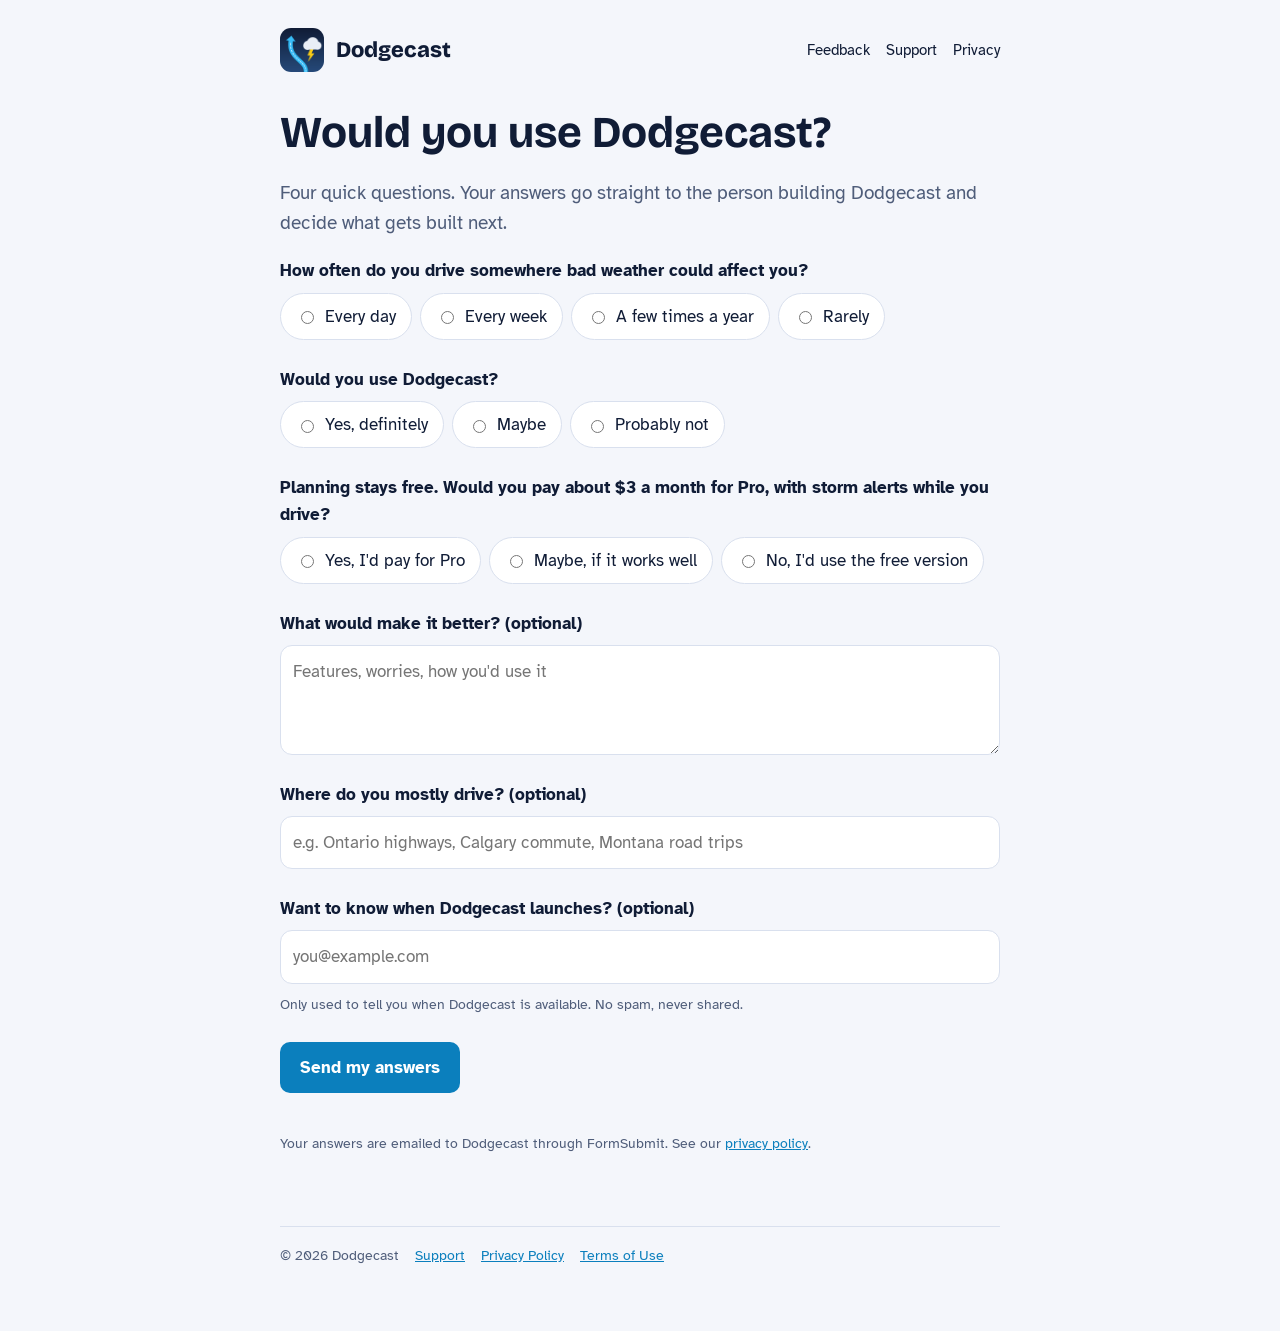
==== feedback.html @ 01f9bc7a "Publish Dodgecast website" ====
<!doctype html>
<html lang="en">
<head>
<meta charset="utf-8">
<meta name="viewport" content="width=device-width, initial-scale=1">
<title>Dodgecast Feedback</title>
<meta name="description" content="Four quick questions about Dodgecast. Your answers decide what gets built.">
<link rel="icon" href="favicon.png">
<link rel="preconnect" href="https://fonts.googleapis.com"><link rel="preconnect" href="https://fonts.gstatic.com" crossorigin>
<link rel="stylesheet" href="https://fonts.googleapis.com/css2?family=Bricolage+Grotesque:opsz,wght@12..96,800&family=Atkinson+Hyperlegible:wght@400;700&display=swap">
<link rel="stylesheet" href="style.css">
<style>
  form { display: grid; gap: 26px; }
  fieldset { border: 0; padding: 0; margin: 0; display: grid; gap: 10px; }
  legend { font-weight: 700; margin-bottom: 8px; padding: 0; }
  .opts { display: flex; flex-wrap: wrap; gap: 8px; }
  .opts label { border: 1px solid var(--line); background: var(--panel); border-radius: 999px; padding: 9px 15px; cursor: pointer; display: inline-flex; gap: 8px; align-items: center; }
  .opts label:has(input:checked) { border-color: var(--accent); background: var(--accent-soft); }
  .opts input { accent-color: var(--accent); }
  textarea, input[type=email], input[type=text] { width: 100%; font: inherit; color: var(--fg); background: var(--panel); border: 1px solid var(--line); border-radius: 12px; padding: 12px; }
  textarea { min-height: 110px; resize: vertical; }
  :focus-visible { outline: 2px solid var(--accent); outline-offset: 2px; }
  button { font: inherit; border: 0; cursor: pointer; justify-self: start; }
  .hp { position: absolute; left: -5000px; }
  .small { font-size: 14px; color: var(--muted); }
</style>
</head>
<body>
<div class="wrap">
  <header>
    <a href="./"><img src="icon.png" alt=""><b>Dodgecast</b></a>
    <nav><a href="feedback.html">Feedback</a><a href="support.html">Support</a><a href="privacy.html">Privacy</a></nav>
  </header>

  <h1>Would you use Dodgecast?</h1>
  <p class="lead">Four quick questions. Your answers go straight to the person building Dodgecast and decide what gets built next.</p>

  <!-- Answers are emailed to Dodgecast by FormSubmit (formsubmit.co); there's no server of our own. -->
  <form action="https://formsubmit.co/dodgecast707@gmail.com" method="POST">
    <input type="hidden" name="_subject" value="New Dodgecast feedback">
    <input type="hidden" name="_template" value="table">
    <input type="hidden" name="_captcha" value="false">
    <input type="hidden" name="_next" value="https://4kjustin.github.io/dodgecast-site/thanks.html">
    <input type="text" name="_honey" class="hp" tabindex="-1" autocomplete="off" aria-hidden="true">

    <fieldset>
      <legend>How often do you drive somewhere bad weather could affect you?</legend>
      <div class="opts">
        <label><input type="radio" name="How often they drive in bad weather" value="Every day" required>Every day</label>
        <label><input type="radio" name="How often they drive in bad weather" value="Every week">Every week</label>
        <label><input type="radio" name="How often they drive in bad weather" value="A few times a year">A few times a year</label>
        <label><input type="radio" name="How often they drive in bad weather" value="Rarely">Rarely</label>
      </div>
    </fieldset>

    <fieldset>
      <legend>Would you use Dodgecast?</legend>
      <div class="opts">
        <label><input type="radio" name="Would they use it" value="Yes, definitely" required>Yes, definitely</label>
        <label><input type="radio" name="Would they use it" value="Maybe">Maybe</label>
        <label><input type="radio" name="Would they use it" value="Probably not">Probably not</label>
      </div>
    </fieldset>

    <fieldset>
      <legend>Planning stays free. Would you pay about $3 a month for Pro, with storm alerts while you drive?</legend>
      <div class="opts">
        <label><input type="radio" name="Would they pay for Pro" value="Yes" required>Yes, I'd pay for Pro</label>
        <label><input type="radio" name="Would they pay for Pro" value="Maybe, if it works well">Maybe, if it works well</label>
        <label><input type="radio" name="Would they pay for Pro" value="No, free version only">No, I'd use the free version</label>
      </div>
    </fieldset>

    <fieldset>
      <legend><label for="ideas">What would make it better? (optional)</label></legend>
      <textarea id="ideas" name="Ideas" placeholder="Features, worries, how you'd use it"></textarea>
    </fieldset>

    <fieldset>
      <legend><label for="where">Where do you mostly drive? (optional)</label></legend>
      <input id="where" type="text" name="Where they drive" placeholder="e.g. Ontario highways, Calgary commute, Montana road trips">
    </fieldset>

    <fieldset>
      <legend><label for="email">Want to know when Dodgecast launches? (optional)</label></legend>
      <input id="email" type="email" name="email" placeholder="you@example.com" autocomplete="email">
      <span class="small">Only used to tell you when Dodgecast is available. No spam, never shared.</span>
    </fieldset>

    <button type="submit" class="btn">Send my answers</button>
    <p class="small">Your answers are emailed to Dodgecast through FormSubmit. See our <a href="privacy.html">privacy policy</a>.</p>
  </form>

  <footer>
    <span>© 2026 Dodgecast</span>
    <a href="support.html">Support</a>
    <a href="privacy.html">Privacy Policy</a>
    <a href="terms.html">Terms of Use</a>
  </footer>
</div>
</body>
</html>
---- style.css ----
/* Dodgecast website: the app icon's storm-night palette, readable in light and dark. */
:root {
  color-scheme: light dark;
  --bg: #f4f6fb; --panel: #ffffff; --fg: #101c36; --muted: #4f5d7a; --line: #d9e0ee;
  --accent: #0b7fbd; --accent-soft: #e3f3fb;
  --display: "Bricolage Grotesque", "Avenir Next", "Segoe UI", system-ui, sans-serif;
  --body: "Atkinson Hyperlegible", "Segoe UI", system-ui, -apple-system, sans-serif;
}
@media (prefers-color-scheme: dark) {
  :root { --bg: #0d1830; --panel: #14244a; --fg: #e8eef8; --muted: #9fb0cf; --line: #253a66; --accent: #38bdf8; --accent-soft: #10304d; }
}
* { box-sizing: border-box; }
body { margin: 0; background: var(--bg); color: var(--fg); font: 17px/1.6 var(--body); }
a { color: var(--accent); }
.wrap { max-width: 760px; margin: 0 auto; padding: 28px 20px 64px; }
header { display: flex; align-items: center; gap: 12px; margin-bottom: 36px; }
header a { display: flex; align-items: center; gap: 12px; color: inherit; text-decoration: none; }
header img { width: 44px; height: 44px; border-radius: 11px; }
header b { font: 800 22px var(--display); }
nav { margin-left: auto; display: flex; gap: 16px; flex-wrap: wrap; font-size: 15px; }
h1, h2, h3 { font-family: var(--display); line-height: 1.15; text-wrap: balance; }
h1 { font-size: clamp(30px, 6vw, 44px); margin: 0 0 12px; }
h2 { font-size: 24px; margin: 36px 0 8px; }
h3 { font-size: 18px; margin: 22px 0 4px; }
.lead { font-size: 19px; color: var(--muted); max-width: 60ch; }
.card { background: var(--panel); border: 1px solid var(--line); border-radius: 16px; padding: 20px 22px; margin: 18px 0; }
.btn { display: inline-block; background: var(--accent); color: #fff; padding: 12px 20px; border-radius: 10px; font-weight: 700; text-decoration: none; }
@media (prefers-color-scheme: dark) { .btn { color: #062038; } }
.features { display: grid; grid-template-columns: repeat(auto-fit, minmax(210px, 1fr)); gap: 14px; margin: 24px 0; }
.features div { background: var(--panel); border: 1px solid var(--line); border-radius: 14px; padding: 16px; }
.features b { display: block; font-family: var(--display); margin-bottom: 4px; }
.features p { margin: 0; color: var(--muted); font-size: 15px; }
table { width: 100%; border-collapse: collapse; font-size: 15px; }
.table { overflow-x: auto; }
th, td { text-align: left; vertical-align: top; padding: 10px 8px; border-bottom: 1px solid var(--line); }
th { font-weight: 700; }
.muted { color: var(--muted); }
code.email { font: inherit; font-weight: 700; user-select: all; }
footer { margin-top: 56px; padding-top: 18px; border-top: 1px solid var(--line); color: var(--muted); font-size: 14px; display: flex; gap: 16px; flex-wrap: wrap; }
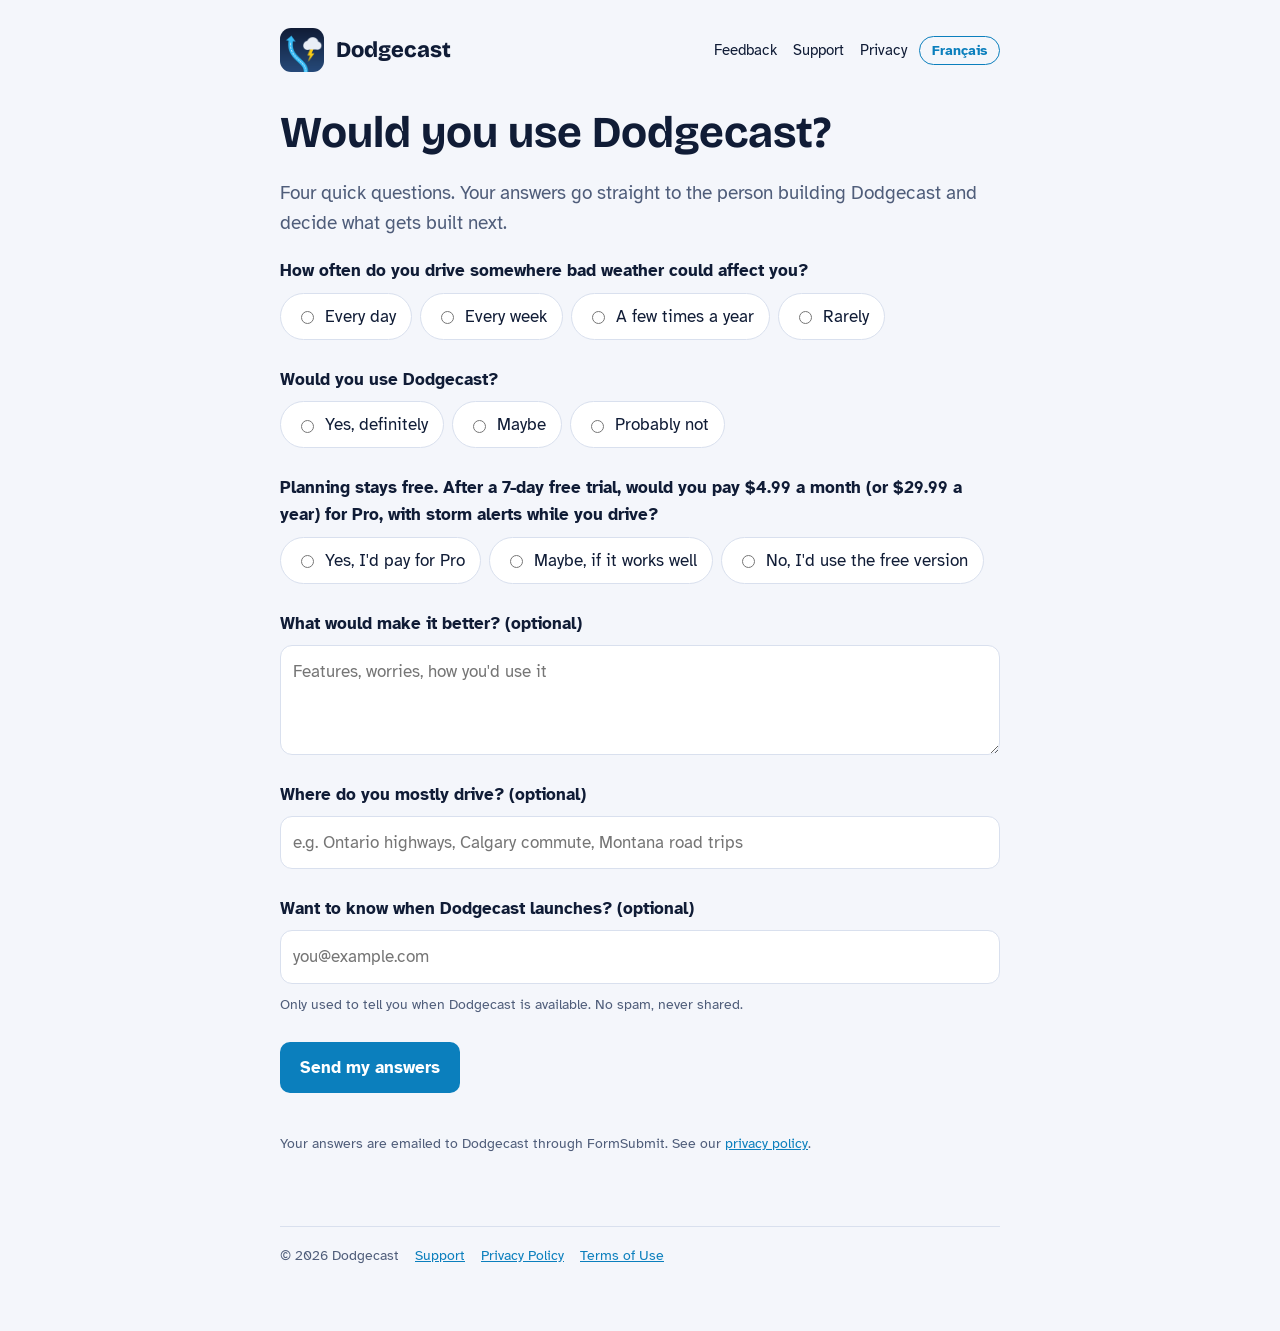
==== commit 901ff4d6: "Publish Dodgecast website" ====
--- a/feedback.html
+++ b/feedback.html
@@ -1,5 +1,5 @@
 <!doctype html>
-<html lang="en">
+<html lang="en" data-title-fr="Votre avis sur Dodgecast">
 <head>
 <meta charset="utf-8">
 <meta name="viewport" content="width=device-width, initial-scale=1">
@@ -9,6 +9,7 @@
 <link rel="preconnect" href="https://fonts.googleapis.com"><link rel="preconnect" href="https://fonts.gstatic.com" crossorigin>
 <link rel="stylesheet" href="https://fonts.googleapis.com/css2?family=Bricolage+Grotesque:opsz,wght@12..96,800&family=Atkinson+Hyperlegible:wght@400;700&display=swap">
 <link rel="stylesheet" href="style.css">
+<script src="lang.js"></script>
 <style>
   form { display: grid; gap: 26px; }
   fieldset { border: 0; padding: 0; margin: 0; display: grid; gap: 10px; }
@@ -29,11 +30,11 @@
 <div class="wrap">
   <header>
     <a href="./"><img src="icon.png" alt=""><b>Dodgecast</b></a>
-    <nav><a href="feedback.html">Feedback</a><a href="support.html">Support</a><a href="privacy.html">Privacy</a></nav>
+    <nav><a href="feedback.html"><span class="en">Feedback</span><span class="fr">Votre avis</span></a><a href="support.html"><span class="en">Support</span><span class="fr">Soutien</span></a><a href="privacy.html"><span class="en">Privacy</span><span class="fr">Confidentialité</span></a></nav>
   </header>
 
-  <h1>Would you use Dodgecast?</h1>
-  <p class="lead">Four quick questions. Your answers go straight to the person building Dodgecast and decide what gets built next.</p>
+  <h1><span class="en">Would you use Dodgecast?</span><span class="fr">Utiliseriez-vous Dodgecast?</span></h1>
+  <p class="lead"><span class="en">Four quick questions. Your answers go straight to the person building Dodgecast and decide what gets built next.</span><span class="fr">Quatre petites questions. Vos réponses vont directement à la personne qui crée Dodgecast et décident de la suite.</span></p>
 
   <!-- Answers are emailed to Dodgecast by FormSubmit (formsubmit.co); there's no server of our own. -->
   <form action="https://formsubmit.co/dodgecast707@gmail.com" method="POST">
@@ -44,58 +45,58 @@
     <input type="text" name="_honey" class="hp" tabindex="-1" autocomplete="off" aria-hidden="true">
 
     <fieldset>
-      <legend>How often do you drive somewhere bad weather could affect you?</legend>
+      <legend><span class="en">How often do you drive somewhere bad weather could affect you?</span><span class="fr">À quelle fréquence conduisez-vous là où le mauvais temps pourrait vous nuire?</span></legend>
       <div class="opts">
-        <label><input type="radio" name="How often they drive in bad weather" value="Every day" required>Every day</label>
-        <label><input type="radio" name="How often they drive in bad weather" value="Every week">Every week</label>
-        <label><input type="radio" name="How often they drive in bad weather" value="A few times a year">A few times a year</label>
-        <label><input type="radio" name="How often they drive in bad weather" value="Rarely">Rarely</label>
+        <label><input type="radio" name="How often they drive in bad weather" value="Every day" required><span class="en">Every day</span><span class="fr">Tous les jours</span></label>
+        <label><input type="radio" name="How often they drive in bad weather" value="Every week"><span class="en">Every week</span><span class="fr">Toutes les semaines</span></label>
+        <label><input type="radio" name="How often they drive in bad weather" value="A few times a year"><span class="en">A few times a year</span><span class="fr">Quelques fois par année</span></label>
+        <label><input type="radio" name="How often they drive in bad weather" value="Rarely"><span class="en">Rarely</span><span class="fr">Rarement</span></label>
       </div>
     </fieldset>
 
     <fieldset>
-      <legend>Would you use Dodgecast?</legend>
+      <legend><span class="en">Would you use Dodgecast?</span><span class="fr">Utiliseriez-vous Dodgecast?</span></legend>
       <div class="opts">
-        <label><input type="radio" name="Would they use it" value="Yes, definitely" required>Yes, definitely</label>
-        <label><input type="radio" name="Would they use it" value="Maybe">Maybe</label>
-        <label><input type="radio" name="Would they use it" value="Probably not">Probably not</label>
+        <label><input type="radio" name="Would they use it" value="Yes, definitely" required><span class="en">Yes, definitely</span><span class="fr">Oui, certainement</span></label>
+        <label><input type="radio" name="Would they use it" value="Maybe"><span class="en">Maybe</span><span class="fr">Peut-être</span></label>
+        <label><input type="radio" name="Would they use it" value="Probably not"><span class="en">Probably not</span><span class="fr">Probablement pas</span></label>
       </div>
     </fieldset>
 
     <fieldset>
-      <legend>Planning stays free. Would you pay about $3 a month for Pro, with storm alerts while you drive?</legend>
+      <legend><span class="en">Planning stays free. After a 7-day free trial, would you pay $4.99 a month (or $29.99 a year) for Pro, with storm alerts while you drive?</span><span class="fr">La planification reste gratuite. Après un essai gratuit de 7 jours, paieriez-vous 4,99 $ par mois (ou 29,99 $ par année) pour Pro, avec des alertes de tempête en roulant?</span></legend>
       <div class="opts">
-        <label><input type="radio" name="Would they pay for Pro" value="Yes" required>Yes, I'd pay for Pro</label>
-        <label><input type="radio" name="Would they pay for Pro" value="Maybe, if it works well">Maybe, if it works well</label>
-        <label><input type="radio" name="Would they pay for Pro" value="No, free version only">No, I'd use the free version</label>
+        <label><input type="radio" name="Would they pay for Pro" value="Yes" required><span class="en">Yes, I'd pay for Pro</span><span class="fr">Oui, je paierais pour Pro</span></label>
+        <label><input type="radio" name="Would they pay for Pro" value="Maybe, if it works well"><span class="en">Maybe, if it works well</span><span class="fr">Peut-être, si ça fonctionne bien</span></label>
+        <label><input type="radio" name="Would they pay for Pro" value="No, free version only"><span class="en">No, I'd use the free version</span><span class="fr">Non, j’utiliserais la version gratuite</span></label>
       </div>
     </fieldset>
 
     <fieldset>
-      <legend><label for="ideas">What would make it better? (optional)</label></legend>
-      <textarea id="ideas" name="Ideas" placeholder="Features, worries, how you'd use it"></textarea>
+      <legend><label for="ideas"><span class="en">What would make it better? (optional)</span><span class="fr">Qu’est-ce qui l’améliorerait? (facultatif)</span></label></legend>
+      <textarea id="ideas" name="Ideas" placeholder="Features, worries, how you'd use it" data-fr-placeholder="Fonctions, inquiétudes, votre utilisation"></textarea>
     </fieldset>
 
     <fieldset>
-      <legend><label for="where">Where do you mostly drive? (optional)</label></legend>
-      <input id="where" type="text" name="Where they drive" placeholder="e.g. Ontario highways, Calgary commute, Montana road trips">
+      <legend><label for="where"><span class="en">Where do you mostly drive? (optional)</span><span class="fr">Où conduisez-vous surtout? (facultatif)</span></label></legend>
+      <input id="where" type="text" name="Where they drive" placeholder="e.g. Ontario highways, Calgary commute, Montana road trips" data-fr-placeholder="p. ex. autoroute 40, trajet vers Montréal, voyages au Québec">
     </fieldset>
 
     <fieldset>
-      <legend><label for="email">Want to know when Dodgecast launches? (optional)</label></legend>
-      <input id="email" type="email" name="email" placeholder="you@example.com" autocomplete="email">
-      <span class="small">Only used to tell you when Dodgecast is available. No spam, never shared.</span>
+      <legend><label for="email"><span class="en">Want to know when Dodgecast launches? (optional)</span><span class="fr">Voulez-vous savoir quand Dodgecast sortira? (facultatif)</span></label></legend>
+      <input id="email" type="email" name="email" placeholder="you@example.com" data-fr-placeholder="vous@exemple.com" autocomplete="email">
+      <span class="small"><span class="en">Only used to tell you when Dodgecast is available. No spam, never shared.</span><span class="fr">Utilisé seulement pour vous dire quand Dodgecast sera offert. Aucun pourriel, jamais partagé.</span></span>
     </fieldset>
 
-    <button type="submit" class="btn">Send my answers</button>
-    <p class="small">Your answers are emailed to Dodgecast through FormSubmit. See our <a href="privacy.html">privacy policy</a>.</p>
+    <button type="submit" class="btn"><span class="en">Send my answers</span><span class="fr">Envoyer mes réponses</span></button>
+    <p class="small"><span class="en">Your answers are emailed to Dodgecast through FormSubmit. See our <a href="privacy.html">privacy policy</a>.</span><span class="fr">Vos réponses sont envoyées à Dodgecast par courriel au moyen de FormSubmit. Voir notre <a href="privacy.html">politique de confidentialité</a>.</span></p>
   </form>
 
   <footer>
     <span>© 2026 Dodgecast</span>
-    <a href="support.html">Support</a>
-    <a href="privacy.html">Privacy Policy</a>
-    <a href="terms.html">Terms of Use</a>
+    <a href="support.html"><span class="en">Support</span><span class="fr">Soutien</span></a>
+    <a href="privacy.html"><span class="en">Privacy Policy</span><span class="fr">Politique de confidentialité</span></a>
+    <a href="terms.html"><span class="en">Terms of Use</span><span class="fr">Conditions d’utilisation</span></a>
   </footer>
 </div>
 </body>
--- a/style.css
+++ b/style.css
@@ -37,3 +37,8 @@
 .muted { color: var(--muted); }
 code.email { font: inherit; font-weight: 700; user-select: all; }
 footer { margin-top: 56px; padding-top: 18px; border-top: 1px solid var(--line); color: var(--muted); font-size: 14px; display: flex; gap: 16px; flex-wrap: wrap; }
+/* English/French switch (lang.js): each page holds both languages and shows one. */
+html[data-lang="fr"] .en, html:not([data-lang="fr"]) .fr { display: none !important; }
+.lang-toggle { font: 700 14px var(--body); color: var(--accent); background: transparent; border: 1px solid var(--accent); border-radius: 999px; padding: 5px 12px; cursor: pointer; white-space: nowrap; flex: none; }
+header:not(:has(nav)) .lang-toggle { margin-left: auto; }
+header { flex-wrap: wrap; }
